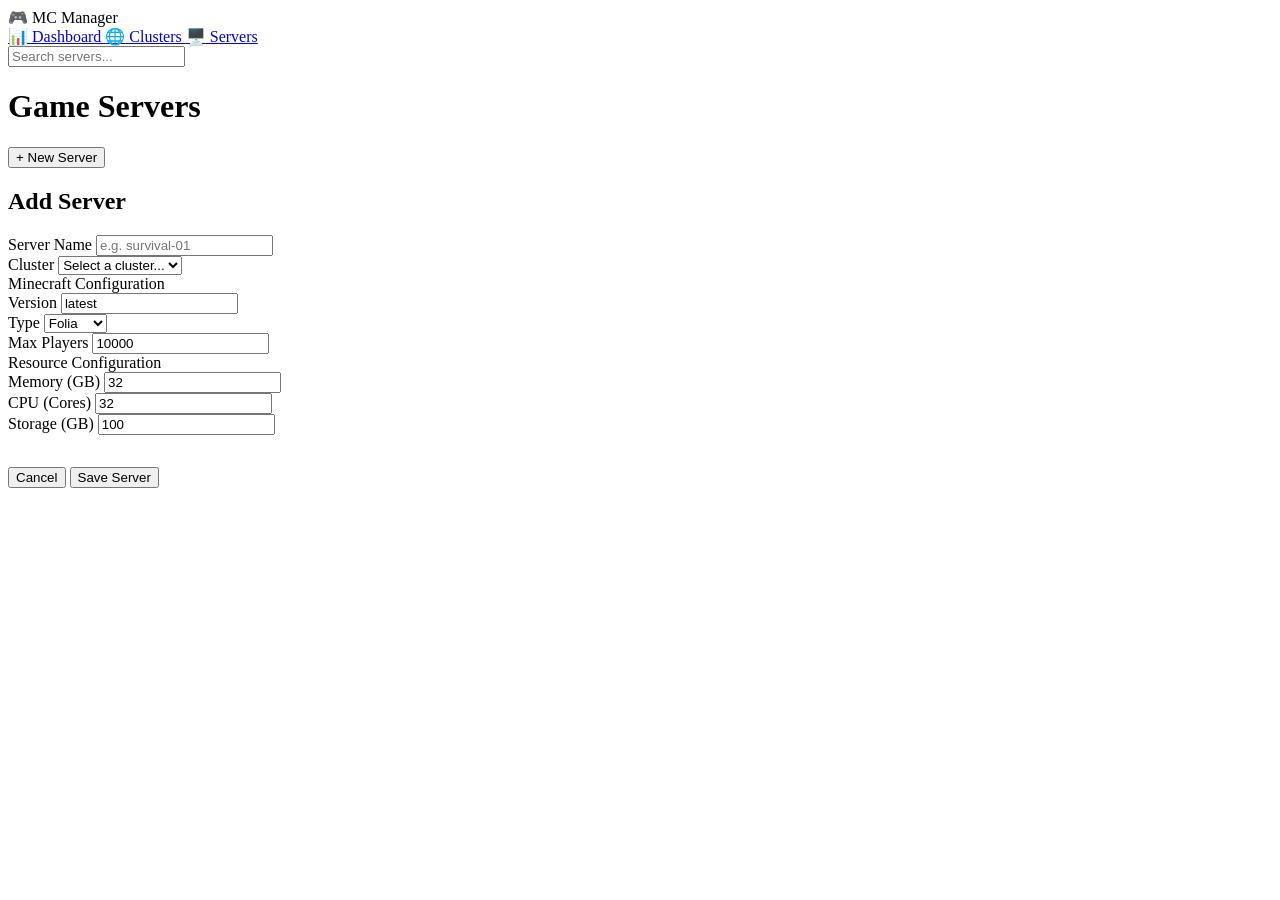
==== src/main/resources/static/servers.html @ d85f2fc7 "1111" ====
<!DOCTYPE html>
<html lang="en">

<head>
    <meta charset="UTF-8">
    <meta name="viewport" content="width=device-width, initial-scale=1.0">
    <title>Servers - Minecraft K8s Manager</title>
    <link rel="stylesheet" href="/css/style.css">
</head>

<body>
    <div class="sidebar">
        <div class="logo">
            <span>🎮</span> MC Manager
        </div>
        <nav class="nav-links">
            <a href="/" class="nav-link">
                <span>📊</span> Dashboard
            </a>
            <a href="/clusters.html" class="nav-link">
                <span>🌐</span> Clusters
            </a>
            <a href="/servers.html" class="nav-link active">
                <span>🖥️</span> Servers
            </a>
        </nav>
    </div>

    <div class="main-content">
        <header>
            <input type="text" class="search-bar" placeholder="Search servers..." id="searchInput">
            <div class="user-profile">
                <!-- User profile placeholder -->
            </div>
        </header>

        <div class="content-area">
            <div class="page-header">
                <h1>Game Servers</h1>
                <button class="btn btn-primary" onclick="openModal('create')">
                    <span>+</span> New Server
                </button>
            </div>

            <div class="grid" id="serverGrid">
                <!-- Servers will be populated here -->
            </div>
        </div>
    </div>

    <!-- Create/Edit Modal -->
    <div id="serverModal" class="modal">
        <div class="modal-content">
            <h2 id="modalTitle">Add Server</h2>
            <form id="serverForm">
                <input type="hidden" id="editMode" value="false">
                <input type="hidden" id="originalName" value="">

                <div class="form-group">
                    <label for="name">Server Name</label>
                    <input type="text" id="name" name="name" required placeholder="e.g. survival-01">
                </div>

                <div class="form-group">
                    <label for="clusterId">Cluster</label>
                    <select id="clusterId" name="clusterId" required>
                        <option value="">Select a cluster...</option>
                    </select>
                </div>

                <div class="form-section-title">Minecraft Configuration</div>

                <div class="grid" style="grid-template-columns: 1fr 1fr; gap: 1rem;">
                    <div class="form-group">
                        <label for="version">Version</label>
                        <input type="text" id="version" name="version" value="latest">
                    </div>

                    <div class="form-group">
                        <label for="serverType">Type</label>
                        <select id="serverType" name="serverType">
                            <option value="PAPER">Paper</option>
                            <option value="VANILLA">Vanilla</option>
                            <option value="FOLIA" selected>Folia</option>
                            <option value="PURPUR">Purpur</option>
                        </select>
                    </div>
                </div>

                <div class="form-group">
                    <label for="maxPlayers">Max Players</label>
                    <input type="number" id="maxPlayers" name="maxPlayers" value="10000" min="1">
                </div>

                <div class="form-section-title">Resource Configuration</div>

                <div class="grid" style="grid-template-columns: 1fr 1fr 1fr; gap: 1rem;">
                    <div class="form-group">
                        <label for="memoryLimit">Memory (GB)</label>
                        <input type="number" id="memoryLimit" name="memoryLimit" value="32" min="1">
                    </div>

                    <div class="form-group">
                        <label for="cpuLimit">CPU (Cores)</label>
                        <input type="number" id="cpuLimit" name="cpuLimit" value="32" min="1">
                    </div>

                    <div class="form-group">
                        <label for="storageSize">Storage (GB)</label>
                        <input type="number" id="storageSize" name="storageSize" value="100" min="1">
                    </div>
                </div>

                <div class="card-actions" style="justify-content: flex-end; margin-top: 2rem;">
                    <button type="button" class="btn btn-secondary" onclick="closeModal()">Cancel</button>
                    <button type="submit" class="btn btn-primary">Save Server</button>
                </div>
            </form>
        </div>
    </div>

    <script>
        const modal = document.getElementById('serverModal');
        const form = document.getElementById('serverForm');
        const grid = document.getElementById('serverGrid');
        const clusterSelect = document.getElementById('clusterId');
        const searchInput = document.getElementById('searchInput');

        let allServers = [];

        function openModal(mode, server = null) {
            modal.style.display = 'flex';
            fetchClusters();

            const isEdit = mode === 'edit';
            document.getElementById('editMode').value = isEdit;
            document.getElementById('modalTitle').textContent = isEdit ? 'Edit Server' : 'Add Server';

            if (isEdit && server) {
                document.getElementById('originalName').value = server.name;
                document.getElementById('name').value = server.name;
                document.getElementById('name').disabled = true; // Name cannot be changed
                document.getElementById('clusterId').value = server.clusterId;
                document.getElementById('clusterId').disabled = true; // Cluster cannot be moved easily

                document.getElementById('version').value = server.minecraftConfig.version;
                document.getElementById('serverType').value = server.minecraftConfig.serverType;
                document.getElementById('maxPlayers').value = server.minecraftConfig.maxPlayers;

                // Parse "2Gi" -> 2
                document.getElementById('memoryLimit').value = parseInt(server.k8sConfig.memoryLimit);
                document.getElementById('cpuLimit').value = parseInt(server.k8sConfig.cpuLimit);
                document.getElementById('storageSize').value = parseInt(server.k8sConfig.storageSize);
            } else {
                form.reset();
                document.getElementById('name').disabled = false;
                document.getElementById('clusterId').disabled = false;
                // Set defaults
                document.getElementById('version').value = 'latest';
                document.getElementById('serverType').value = 'FOLIA';
                document.getElementById('maxPlayers').value = 10000;
                document.getElementById('memoryLimit').value = 32;
                document.getElementById('cpuLimit').value = 32;
                document.getElementById('storageSize').value = 100;
            }
        }

        function closeModal() {
            modal.style.display = 'none';
        }

        async function fetchClusters() {
            try {
                const res = await fetch('/api/clusters');
                if (!res.ok) return;
                const clusters = await res.json();
                // Only update if not already populated or if we want to refresh
                if (clusterSelect.options.length <= 1) {
                    clusterSelect.innerHTML = '<option value="">Select a cluster...</option>' +
                        clusters.map(c => `<option value="${c.id}">${c.name}</option>`).join('');
                }
            } catch (error) {
                console.error('Error fetching clusters:', error);
            }
        }

        async function fetchServers() {
            try {
                const res = await fetch('/api/servers');
                if (!res.ok) return;
                allServers = await res.json();
                renderGrid(allServers);
            } catch (error) {
                console.error('Error fetching servers:', error);
            }
        }

        function renderGrid(servers) {
            grid.innerHTML = servers.map(server => `
                <div class="card">
                    <div class="card-image">
                        <span class="card-status status-${server.status.toLowerCase()}">${server.status}</span>
                    </div>
                    <div class="card-content">
                        <div class="card-title">${server.name}</div>
                        <div class="card-subtitle">
                            <span>${server.minecraftConfig.serverType} ${server.minecraftConfig.version}</span>
                            <span>Port: ${server.nodePort}</span>
                        </div>
                        <div class="card-actions">
                            <button class="btn btn-sm btn-secondary" onclick='editServer(${JSON.stringify(server)})'>Edit</button>
                            <button class="btn btn-sm btn-danger" onclick="deleteServer('${server.name}')">Delete</button>
                        </div>
                    </div>
                </div>
            `).join('');
        }

        function editServer(server) {
            openModal('edit', server);
        }

        async function deleteServer(name) {
            if (!confirm('Are you sure you want to delete this server? This action cannot be undone.')) return;
            try {
                const res = await fetch(`/api/servers/${name}`, { method: 'DELETE' });
                if (!res.ok) {
                    const error = await res.json();
                    throw new Error(error.message || 'Failed to delete server');
                }
                fetchServers();
            } catch (error) {
                console.error('Error deleting server:', error);
                alert(error.message);
            }
        }

        form.addEventListener('submit', async (e) => {
            e.preventDefault();
            const formData = new FormData(form);
            const isEdit = document.getElementById('editMode').value === 'true';

            const data = {
                minecraftConfig: {
                    version: formData.get('version'),
                    serverType: formData.get('serverType'),
                    maxPlayers: parseInt(formData.get('maxPlayers'))
                },
                k8sConfig: {
                    memoryLimit: parseInt(formData.get('memoryLimit')),
                    cpuLimit: parseInt(formData.get('cpuLimit')),
                    storageSize: parseInt(formData.get('storageSize'))
                }
            };

            if (!isEdit) {
                data.name = formData.get('name');
                data.clusterId = parseInt(formData.get('clusterId'));
            }

            try {
                const url = isEdit ? `/api/servers/${document.getElementById('originalName').value}` : '/api/servers';
                const method = isEdit ? 'PUT' : 'POST';

                const res = await fetch(url, {
                    method: method,
                    headers: { 'Content-Type': 'application/json' },
                    body: JSON.stringify(data)
                });

                if (!res.ok) {
                    const error = await res.json();
                    throw new Error(error.message || 'Failed to save server');
                }

                closeModal();
                fetchServers();
            } catch (error) {
                console.error('Error saving server:', error);
                alert(error.message);
            }
        });

        searchInput.addEventListener('input', (e) => {
            const term = e.target.value.toLowerCase();
            const filtered = allServers.filter(s =>
                s.name.toLowerCase().includes(term) ||
                s.minecraftConfig.serverType.toLowerCase().includes(term)
            );
            renderGrid(filtered);
        });

        // Close modal when clicking outside
        window.onclick = function (event) {
            if (event.target == modal) {
                closeModal();
            }
        }

        // Initial load
        fetchServers();
    </script>
</body>

</html>
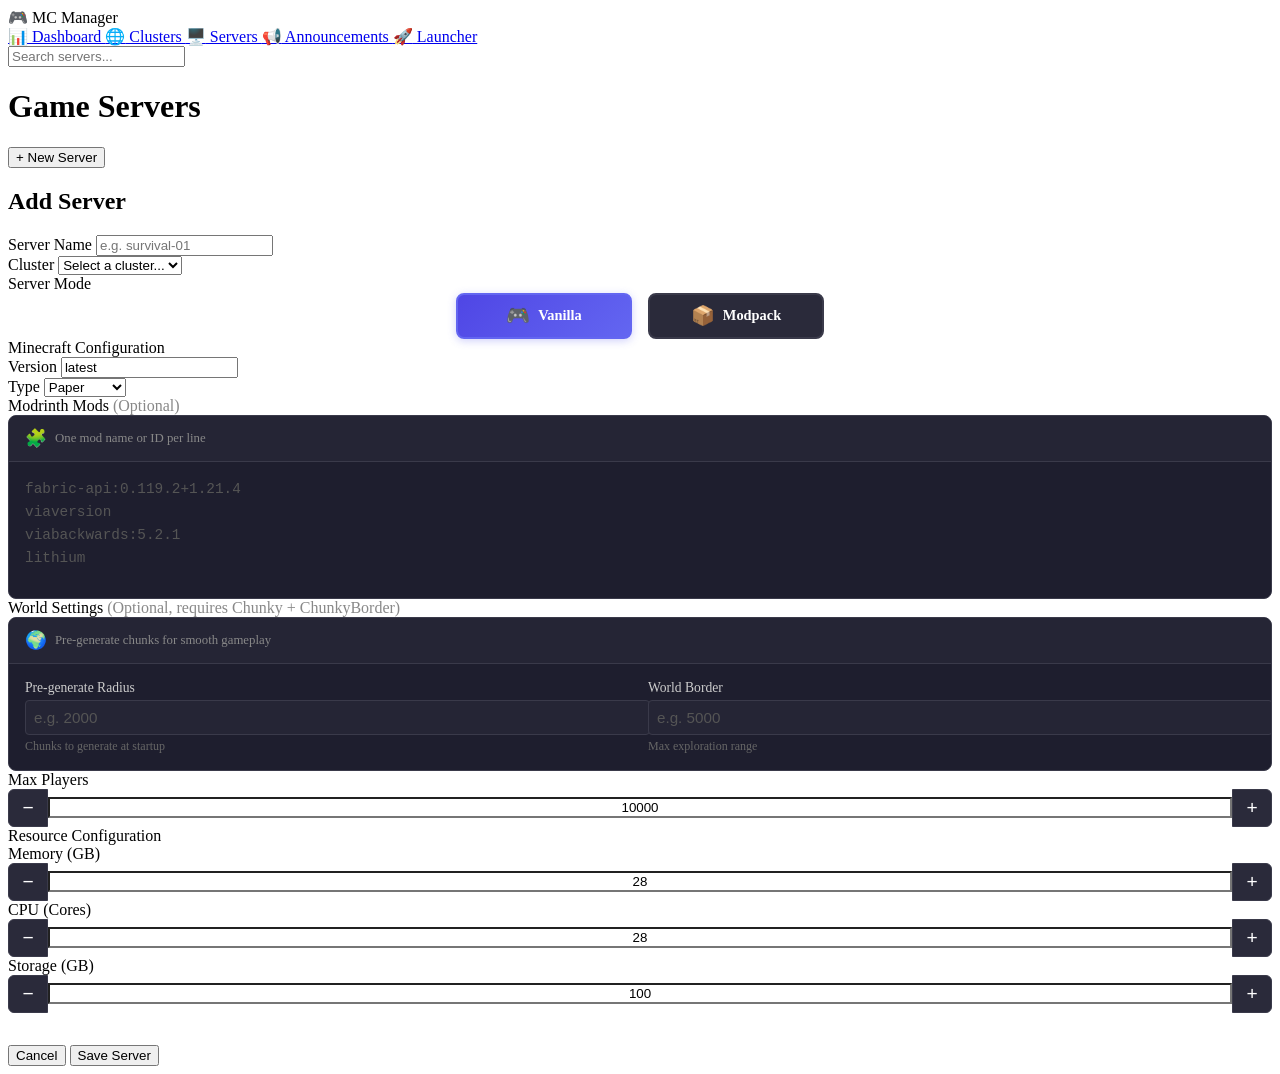
==== commit 69ae5d9f: "新增世界边界和预生成配置：支持 Chunky 和 ChunkyBorder 插件 为 Minecraft 服务器添加世界边界和区块预生成功能，主要变更： - 新增 worldBorderSize 和 " ====
--- a/src/main/resources/static/servers.html
+++ b/src/main/resources/static/servers.html
@@ -5,7 +5,270 @@
     <meta charset="UTF-8">
     <meta name="viewport" content="width=device-width, initial-scale=1.0">
     <title>Servers - Minecraft K8s Manager</title>
-    <link rel="stylesheet" href="/css/style.css">
+    <link rel="stylesheet" href="/css/style.css?v=3">
+    <script src="/js/auth.js"></script>
+    <script src="/js/ui.js?v=3"></script>
+    <style>
+        .server-card {
+            background: linear-gradient(145deg, #1e1e2e 0%, #252535 100%);
+            border: 1px solid #3a3a4a;
+            border-radius: 12px;
+            padding: 1.5rem;
+            transition: all 0.3s ease;
+        }
+
+        .server-card:hover {
+            border-color: #6366f1;
+            transform: translateY(-2px);
+            box-shadow: 0 8px 24px rgba(99, 102, 241, 0.15);
+        }
+
+        .server-header {
+            display: flex;
+            align-items: center;
+            gap: 1rem;
+            margin-bottom: 1rem;
+        }
+
+        .server-icon {
+            width: 48px;
+            height: 48px;
+            background: linear-gradient(135deg, #10b981 0%, #059669 100%);
+            border-radius: 12px;
+            display: flex;
+            align-items: center;
+            justify-content: center;
+            font-size: 1.5rem;
+        }
+
+        .server-info {
+            flex: 1;
+        }
+
+        .server-name {
+            font-size: 1.25rem;
+            font-weight: 600;
+            color: #fff;
+            margin-bottom: 0.25rem;
+        }
+
+        .server-meta {
+            font-size: 0.875rem;
+            color: #888;
+        }
+
+        .server-status {
+            padding: 0.25rem 0.75rem;
+            border-radius: 20px;
+            font-size: 0.75rem;
+            font-weight: 600;
+        }
+
+        .server-status.status-running {
+            background: rgba(16, 185, 129, 0.2);
+            color: #10b981;
+        }
+
+        .server-status.status-error {
+            background: rgba(239, 68, 68, 0.2);
+            color: #ef4444;
+        }
+
+        .server-status.status-creating {
+            background: rgba(245, 158, 11, 0.2);
+            color: #f59e0b;
+        }
+
+        .server-specs {
+            display: flex;
+            background: #1a1a2a;
+            border-radius: 8px;
+            padding: 1rem 0.5rem;
+            margin-bottom: 1rem;
+        }
+
+        .spec-item {
+            flex: 1;
+            display: flex;
+            flex-direction: column;
+            align-items: center;
+            justify-content: center;
+            gap: 0.5rem;
+            padding: 0.5rem 0.75rem;
+            border-right: 1px solid #3a3a4a;
+        }
+
+        .spec-item:last-child {
+            border-right: none;
+        }
+
+        .spec-label {
+            font-size: 0.65rem;
+            color: #666;
+            text-transform: uppercase;
+            letter-spacing: 0.5px;
+        }
+
+        .spec-value {
+            font-size: 1rem;
+            font-weight: 600;
+            color: #fff;
+            display: flex;
+            align-items: baseline;
+        }
+
+        .spec-unit {
+            font-size: 0.7rem;
+            color: #888;
+            font-weight: 400;
+            margin-left: 2px;
+        }
+
+        .server-mods {
+            background: #1a1a2a;
+            border-radius: 8px;
+            padding: 0.75rem;
+            margin-bottom: 1rem;
+            display: flex;
+            align-items: center;
+            gap: 0.5rem;
+        }
+
+        .mods-icon {
+            font-size: 1rem;
+        }
+
+        .mods-label {
+            font-size: 0.75rem;
+            color: #888;
+        }
+
+        .mods-value {
+            font-size: 0.85rem;
+            color: #a5d6ff;
+            font-weight: 500;
+            flex: 1;
+            white-space: nowrap;
+            overflow: hidden;
+            text-overflow: ellipsis;
+        }
+
+        .server-details {
+            padding: 0.75rem 0;
+            color: #888;
+            font-size: 0.875rem;
+        }
+
+        .server-actions {
+            display: flex;
+            gap: 0.75rem;
+            padding-top: 1rem;
+            border-top: 1px solid #3a3a4a;
+        }
+
+        .server-actions .btn {
+            flex: 1;
+            display: flex;
+            align-items: center;
+            justify-content: center;
+            padding: 0.5rem 1rem;
+            font-size: 0.85rem;
+            font-weight: 500;
+            border-radius: 8px;
+            transition: all 0.2s ease;
+        }
+
+        .mode-selector {
+            display: flex;
+            justify-content: center;
+            gap: 1rem;
+        }
+
+        .mode-selector input[type="radio"] {
+            display: none;
+        }
+
+        .mode-card {
+            display: flex;
+            align-items: center;
+            justify-content: center;
+            gap: 0.5rem;
+            width: 140px;
+            padding: 0.6rem 1rem;
+            border: 2px solid #3a3a4a;
+            border-radius: 8px;
+            cursor: pointer;
+            transition: all 0.2s ease;
+            background: #2a2a3a;
+        }
+
+        .mode-card:hover {
+            border-color: #6366f1;
+            background: #32324a;
+        }
+
+        .mode-selector input[type="radio"]:checked+.mode-card {
+            border-color: #6366f1;
+            background: linear-gradient(135deg, #4f46e5 0%, #6366f1 100%);
+            box-shadow: 0 2px 8px rgba(99, 102, 241, 0.3);
+        }
+
+        .mode-icon {
+            font-size: 1.2rem;
+        }
+
+        .mode-title {
+            font-size: 0.9rem;
+            font-weight: 600;
+            color: #fff;
+        }
+
+        .mode-desc {
+            display: none;
+        }
+
+        .mods-input-container {
+            background: #1e1e2e;
+            border: 1px solid #3a3a4a;
+            border-radius: 8px;
+            overflow: hidden;
+        }
+
+        .mods-header {
+            display: flex;
+            align-items: center;
+            gap: 0.5rem;
+            padding: 0.75rem 1rem;
+            background: #252535;
+            border-bottom: 1px solid #3a3a4a;
+        }
+
+        .mods-icon {
+            font-size: 1.1rem;
+        }
+
+        .mods-hint {
+            font-size: 0.8rem;
+            color: #888;
+        }
+
+        .mods-textarea {
+            width: 100%;
+            border: none !important;
+            background: transparent !important;
+            padding: 1rem !important;
+            font-family: 'Monaco', 'Menlo', 'Ubuntu Mono', monospace;
+            font-size: 0.9rem;
+            line-height: 1.6;
+            color: #a5d6ff;
+            resize: vertical;
+            min-height: 100px;
+        }
+
+        .mods-textarea::placeholder {
+            color: #a5d6ff;
+        }
+    </style>
 </head>
 
 <body>
@@ -23,6 +286,12 @@
             <a href="/servers.html" class="nav-link active">
                 <span>🖥️</span> Servers
             </a>
+            <a href="/announcements.html" class="nav-link">
+                <span>📢</span> Announcements
+            </a>
+            <a href="/launcher.html" class="nav-link">
+                <span>🚀</span> Launcher
+            </a>
         </nav>
     </div>
 
@@ -68,28 +337,288 @@
                     </select>
                 </div>
 
-                <div class="form-section-title">Minecraft Configuration</div>
-
-                <div class="grid" style="grid-template-columns: 1fr 1fr; gap: 1rem;">
+                <div class="form-section-title">Server Mode</div>
+
+                <div class="form-group">
+                    <div class="mode-selector">
+                        <input type="radio" name="serverMode" id="modeOfficial" value="official" checked
+                            onchange="switchServerMode('official')">
+                        <label for="modeOfficial" class="mode-card">
+                            <span class="mode-icon">🎮</span>
+                            <span class="mode-title">Vanilla</span>
+                        </label>
+
+                        <input type="radio" name="serverMode" id="modeModpack" value="modpack"
+                            onchange="switchServerMode('modpack')">
+                        <label for="modeModpack" class="mode-card">
+                            <span class="mode-icon">📦</span>
+                            <span class="mode-title">Modpack</span>
+                        </label>
+                    </div>
+                </div>
+
+                <style>
+                    .mode-selector {
+                        display: flex;
+                        justify-content: center;
+                        gap: 1rem;
+                    }
+
+                    .mode-selector input[type="radio"] {
+                        display: none;
+                    }
+
+                    .mode-card {
+                        display: flex;
+                        align-items: center;
+                        justify-content: center;
+                        gap: 0.5rem;
+                        width: 140px;
+                        padding: 0.6rem 1rem;
+                        border: 2px solid #3a3a4a;
+                        border-radius: 8px;
+                        cursor: pointer;
+                        transition: all 0.2s ease;
+                        background: #2a2a3a;
+                    }
+
+                    .mode-card:hover {
+                        border-color: #6366f1;
+                        background: #32324a;
+                    }
+
+                    .mode-selector input[type="radio"]:checked+.mode-card {
+                        border-color: #6366f1;
+                        background: linear-gradient(135deg, #4f46e5 0%, #6366f1 100%);
+                        box-shadow: 0 2px 8px rgba(99, 102, 241, 0.3);
+                    }
+
+                    .mode-icon {
+                        font-size: 1.2rem;
+                    }
+
+                    .mode-title {
+                        font-size: 0.9rem;
+                        font-weight: 600;
+                        color: #fff;
+                    }
+
+                    .mode-desc {
+                        display: none;
+                    }
+                </style>
+
+                <!-- 官方服务器配置 -->
+                <div id="officialConfig">
+                    <div class="form-section-title">Minecraft Configuration</div>
+
+                    <div class="grid" style="grid-template-columns: 1fr 1fr; gap: 1rem;">
+                        <div class="form-group">
+                            <label for="version">Version</label>
+                            <input type="text" id="version" name="version" value="latest">
+                        </div>
+
+                        <div class="form-group">
+                            <label for="serverType">Type</label>
+                            <select id="serverType" name="serverType">
+                                <option value="PAPER" selected>Paper</option>
+                                <option value="FOLIA">Folia</option>
+                                <option value="PURPUR">Purpur</option>
+                                <option value="SPIGOT">Spigot</option>
+                                <option value="BUKKIT">Bukkit</option>
+                                <option value="VANILLA">Vanilla</option>
+                                <option value="FABRIC">Fabric</option>
+                                <option value="FORGE">Forge</option>
+                                <option value="NEOFORGE">NeoForge</option>
+                                <option value="QUILT">Quilt</option>
+                            </select>
+                        </div>
+                    </div>
+
                     <div class="form-group">
-                        <label for="version">Version</label>
-                        <input type="text" id="version" name="version" value="latest">
+                        <label for="modrinthProjects">
+                            Modrinth Mods <span style="color: #888; font-weight: normal;">(Optional)</span>
+                        </label>
+                        <div class="mods-input-container">
+                            <div class="mods-header">
+                                <span class="mods-icon">🧩</span>
+                                <span class="mods-hint">One mod name or ID per line</span>
+                            </div>
+                            <textarea id="modrinthProjects" name="modrinthProjects" rows="4" class="mods-textarea"
+                                placeholder="fabric-api:0.119.2+1.21.4&#10;viaversion&#10;viabackwards:5.2.1&#10;lithium"></textarea>
+                        </div>
                     </div>
 
                     <div class="form-group">
-                        <label for="serverType">Type</label>
-                        <select id="serverType" name="serverType">
-                            <option value="PAPER">Paper</option>
-                            <option value="VANILLA">Vanilla</option>
-                            <option value="FOLIA" selected>Folia</option>
-                            <option value="PURPUR">Purpur</option>
-                        </select>
+                        <label>
+                            World Settings <span style="color: #888; font-weight: normal;">(Optional, requires Chunky + ChunkyBorder)</span>
+                        </label>
+                        <div class="world-border-container">
+                            <div class="world-border-header">
+                                <span class="world-border-icon">🌍</span>
+                                <span class="world-border-hint">Pre-generate chunks for smooth gameplay</span>
+                            </div>
+                            <div class="world-settings-grid">
+                                <div class="world-setting-item">
+                                    <label for="pregenRadius">Pre-generate Radius</label>
+                                    <input type="number" id="pregenRadius" name="pregenRadius" 
+                                        min="100" max="30000" step="100"
+                                        placeholder="e.g. 2000">
+                                    <span class="setting-hint">Chunks to generate at startup</span>
+                                </div>
+                                <div class="world-setting-item">
+                                    <label for="worldBorderSize">World Border</label>
+                                    <input type="number" id="worldBorderSize" name="worldBorderSize" 
+                                        min="100" max="30000" step="100"
+                                        placeholder="e.g. 5000">
+                                    <span class="setting-hint">Max exploration range</span>
+                                </div>
+                            </div>
+                        </div>
+                    </div>
+
+                    <style>
+                        .world-border-container {
+                            background: #1e1e2e;
+                            border: 1px solid #3a3a4a;
+                            border-radius: 8px;
+                            overflow: hidden;
+                        }
+
+                        .world-border-header {
+                            display: flex;
+                            align-items: center;
+                            gap: 0.5rem;
+                            padding: 0.75rem 1rem;
+                            background: #252535;
+                            border-bottom: 1px solid #3a3a4a;
+                        }
+
+                        .world-border-icon {
+                            font-size: 1.1rem;
+                        }
+
+                        .world-border-hint {
+                            font-size: 0.8rem;
+                            color: #888;
+                        }
+
+                        .world-border-container input {
+                            width: 100%;
+                            border: none !important;
+                            background: transparent !important;
+                            padding: 1rem !important;
+                            font-size: 0.95rem;
+                            color: #a5d6ff;
+                        }
+
+                        .world-border-container input::placeholder {
+                            color: #555;
+                        }
+
+                        .world-border-container input:focus {
+                            outline: none;
+                            box-shadow: none !important;
+                        }
+
+                        .world-settings-grid {
+                            display: grid;
+                            grid-template-columns: 1fr 1fr;
+                            gap: 1rem;
+                            padding: 1rem;
+                        }
+
+                        .world-setting-item {
+                            display: flex;
+                            flex-direction: column;
+                            gap: 0.25rem;
+                        }
+
+                        .world-setting-item label {
+                            font-size: 0.85rem;
+                            color: #ccc;
+                            margin-bottom: 0;
+                        }
+
+                        .world-setting-item input {
+                            padding: 0.5rem !important;
+                            background: #252535 !important;
+                            border: 1px solid #3a3a4a !important;
+                            border-radius: 4px;
+                        }
+
+                        .setting-hint {
+                            font-size: 0.75rem;
+                            color: #666;
+                        }
+
+                        .mods-input-container {
+                            background: #1e1e2e;
+                            border: 1px solid #3a3a4a;
+                            border-radius: 8px;
+                            overflow: hidden;
+                        }
+
+                        .mods-header {
+                            display: flex;
+                            align-items: center;
+                            gap: 0.5rem;
+                            padding: 0.75rem 1rem;
+                            background: #252535;
+                            border-bottom: 1px solid #3a3a4a;
+                        }
+
+                        .mods-icon {
+                            font-size: 1.1rem;
+                        }
+
+                        .mods-hint {
+                            font-size: 0.8rem;
+                            color: #888;
+                        }
+
+                        .mods-textarea {
+                            width: 100%;
+                            border: none !important;
+                            background: transparent !important;
+                            padding: 1rem !important;
+                            font-family: 'Monaco', 'Menlo', 'Ubuntu Mono', monospace;
+                            font-size: 0.9rem;
+                            line-height: 1.6;
+                            color: #a5d6ff;
+                            resize: vertical;
+                            min-height: 100px;
+                        }
+
+                        .mods-textarea::placeholder {
+                            color: #555;
+                        }
+
+                        .mods-textarea:focus {
+                            outline: none;
+                            box-shadow: none !important;
+                        }
+                    </style>
+                </div>
+
+                <!-- Modpack Configuration -->
+                <div id="modpackConfig" style="display: none;">
+                    <div class="form-section-title">Modpack Configuration</div>
+
+                    <div class="form-group">
+                        <label for="modrinthModpack">Modrinth Modpack URL (Full link with version)</label>
+                        <input type="text" id="modrinthModpack" name="modrinthModpack"
+                            placeholder="e.g. https://modrinth.com/modpack/cobblemon-fabric/version/1.6.1.4">
                     </div>
                 </div>
 
                 <div class="form-group">
                     <label for="maxPlayers">Max Players</label>
-                    <input type="number" id="maxPlayers" name="maxPlayers" value="10000" min="1">
+                    <div class="number-input-group">
+                        <button type="button" class="num-btn" onclick="adjustNumber('maxPlayers', -100)">−</button>
+                        <input type="number" id="maxPlayers" name="maxPlayers" value="10000" min="1">
+                        <button type="button" class="num-btn" onclick="adjustNumber('maxPlayers', 100)">+</button>
+                    </div>
                 </div>
 
                 <div class="form-section-title">Resource Configuration</div>
@@ -97,19 +626,81 @@
                 <div class="grid" style="grid-template-columns: 1fr 1fr 1fr; gap: 1rem;">
                     <div class="form-group">
                         <label for="memoryLimit">Memory (GB)</label>
-                        <input type="number" id="memoryLimit" name="memoryLimit" value="32" min="1">
+                        <div class="number-input-group">
+                            <button type="button" class="num-btn" onclick="adjustNumber('memoryLimit', -1)">−</button>
+                            <input type="number" id="memoryLimit" name="memoryLimit" value="28" min="1">
+                            <button type="button" class="num-btn" onclick="adjustNumber('memoryLimit', 1)">+</button>
+                        </div>
                     </div>
 
                     <div class="form-group">
                         <label for="cpuLimit">CPU (Cores)</label>
-                        <input type="number" id="cpuLimit" name="cpuLimit" value="32" min="1">
+                        <div class="number-input-group">
+                            <button type="button" class="num-btn" onclick="adjustNumber('cpuLimit', -1)">−</button>
+                            <input type="number" id="cpuLimit" name="cpuLimit" value="28" min="1">
+                            <button type="button" class="num-btn" onclick="adjustNumber('cpuLimit', 1)">+</button>
+                        </div>
                     </div>
 
                     <div class="form-group">
                         <label for="storageSize">Storage (GB)</label>
-                        <input type="number" id="storageSize" name="storageSize" value="100" min="1">
+                        <div class="number-input-group">
+                            <button type="button" class="num-btn" onclick="adjustNumber('storageSize', -10)">−</button>
+                            <input type="number" id="storageSize" name="storageSize" value="100" min="1">
+                            <button type="button" class="num-btn" onclick="adjustNumber('storageSize', 10)">+</button>
+                        </div>
                     </div>
                 </div>
+
+                <style>
+                    .number-input-group {
+                        display: flex;
+                        align-items: center;
+                        gap: 0;
+                    }
+
+                    .number-input-group input[type="number"] {
+                        flex: 1;
+                        text-align: center;
+                        border-radius: 0;
+                    }
+
+                    .number-input-group input[type="number"]::-webkit-outer-spin-button,
+                    .number-input-group input[type="number"]::-webkit-inner-spin-button {
+                        -webkit-appearance: none;
+                        margin: 0;
+                    }
+
+                    .num-btn {
+                        width: 40px;
+                        height: 38px;
+                        border: 1px solid #3a3a4a;
+                        background: #2a2a3a;
+                        color: #fff;
+                        font-size: 1.2rem;
+                        cursor: pointer;
+                        transition: all 0.2s;
+                        display: flex;
+                        align-items: center;
+                        justify-content: center;
+                    }
+
+                    .num-btn:first-child {
+                        border-radius: 6px 0 0 6px;
+                    }
+
+                    .num-btn:last-child {
+                        border-radius: 0 6px 6px 0;
+                    }
+
+                    .num-btn:hover {
+                        background: #6366f1;
+                    }
+
+                    .num-btn:active {
+                        transform: scale(0.95);
+                    }
+                </style>
 
                 <div class="card-actions" style="justify-content: flex-end; margin-top: 2rem;">
                     <button type="button" class="btn btn-secondary" onclick="closeModal()">Cancel</button>
@@ -128,9 +719,11 @@
 
         let allServers = [];
 
-        function openModal(mode, server = null) {
+        async function openModal(mode, server = null) {
             modal.style.display = 'flex';
-            fetchClusters();
+
+            // 先加载集群列表
+            await fetchClusters();
 
             const isEdit = mode === 'edit';
             document.getElementById('editMode').value = isEdit;
@@ -139,34 +732,81 @@
             if (isEdit && server) {
                 document.getElementById('originalName').value = server.name;
                 document.getElementById('name').value = server.name;
-                document.getElementById('name').disabled = true; // Name cannot be changed
+                document.getElementById('name').disabled = true;
+                document.getElementById('name').style.opacity = '0.6';
+
+                // 设置集群值并禁用
                 document.getElementById('clusterId').value = server.clusterId;
-                document.getElementById('clusterId').disabled = true; // Cluster cannot be moved easily
+                document.getElementById('clusterId').disabled = true;
+                document.getElementById('clusterId').style.opacity = '0.6';
 
                 document.getElementById('version').value = server.minecraftConfig.version;
                 document.getElementById('serverType').value = server.minecraftConfig.serverType;
+                document.getElementById('modrinthProjects').value = server.minecraftConfig.modrinthProjects || '';
+                document.getElementById('modrinthModpack').value = server.minecraftConfig.modrinthModpack || '';
+                // 根据配置选择模式
+                if (server.minecraftConfig.modrinthModpack) {
+                    document.querySelector('input[name="serverMode"][value="modpack"]').checked = true;
+                    switchServerMode('modpack');
+                } else {
+                    document.querySelector('input[name="serverMode"][value="official"]').checked = true;
+                    switchServerMode('official');
+                }
                 document.getElementById('maxPlayers').value = server.minecraftConfig.maxPlayers;
 
-                // Parse "2Gi" -> 2
-                document.getElementById('memoryLimit').value = parseInt(server.k8sConfig.memoryLimit);
-                document.getElementById('cpuLimit').value = parseInt(server.k8sConfig.cpuLimit);
-                document.getElementById('storageSize').value = parseInt(server.k8sConfig.storageSize);
+                // 解析带单位的值，填入表单（取整数）
+                document.getElementById('memoryLimit').value = parseValue(server.k8sConfig.memoryLimit);
+                document.getElementById('cpuLimit').value = parseValue(server.k8sConfig.cpuLimit);
+                document.getElementById('storageSize').value = parseValue(server.k8sConfig.storageSize);
             } else {
                 form.reset();
                 document.getElementById('name').disabled = false;
+                document.getElementById('name').style.opacity = '1';
                 document.getElementById('clusterId').disabled = false;
+                document.getElementById('clusterId').style.opacity = '1';
                 // Set defaults
                 document.getElementById('version').value = 'latest';
                 document.getElementById('serverType').value = 'FOLIA';
+                document.getElementById('modrinthProjects').value = '';
+                document.getElementById('modrinthModpack').value = '';
                 document.getElementById('maxPlayers').value = 10000;
-                document.getElementById('memoryLimit').value = 32;
-                document.getElementById('cpuLimit').value = 32;
+                document.getElementById('memoryLimit').value = 28;
+                document.getElementById('cpuLimit').value = 28;
                 document.getElementById('storageSize').value = 100;
             }
         }
 
         function closeModal() {
             modal.style.display = 'none';
+            // 重置模式选择
+            switchServerMode('official');
+            document.querySelector('input[name="serverMode"][value="official"]').checked = true;
+        }
+
+        // 切换服务器模式
+        function switchServerMode(mode) {
+            const officialConfig = document.getElementById('officialConfig');
+            const modpackConfig = document.getElementById('modpackConfig');
+
+            if (mode === 'official') {
+                officialConfig.style.display = 'block';
+                modpackConfig.style.display = 'none';
+                // 清空整合包配置
+                document.getElementById('modrinthModpack').value = '';
+            } else {
+                officialConfig.style.display = 'none';
+                modpackConfig.style.display = 'block';
+                // 清空官方配置
+                document.getElementById('modrinthProjects').value = '';
+            }
+        }
+
+        // 调整数字输入
+        function adjustNumber(id, delta) {
+            const input = document.getElementById(id);
+            const min = parseInt(input.min) || 0;
+            const newValue = parseInt(input.value) + delta;
+            input.value = Math.max(min, newValue);
         }
 
         async function fetchClusters() {
@@ -195,25 +835,75 @@
             }
         }
 
+        // 解析带单位的值，返回整数
+        function parseValue(val) {
+            if (!val) return '';
+            const num = String(val).replace(/[^0-9.]/g, '');
+            return num ? Math.round(parseFloat(num)) : '';
+        }
+
         function renderGrid(servers) {
-            grid.innerHTML = servers.map(server => `
-                <div class="card">
-                    <div class="card-image">
-                        <span class="card-status status-${server.status.toLowerCase()}">${server.status}</span>
-                    </div>
-                    <div class="card-content">
-                        <div class="card-title">${server.name}</div>
-                        <div class="card-subtitle">
-                            <span>${server.minecraftConfig.serverType} ${server.minecraftConfig.version}</span>
-                            <span>Port: ${server.nodePort}</span>
-                        </div>
-                        <div class="card-actions">
-                            <button class="btn btn-sm btn-secondary" onclick='editServer(${JSON.stringify(server)})'>Edit</button>
-                            <button class="btn btn-sm btn-danger" onclick="deleteServer('${server.name}')">Delete</button>
-                        </div>
+            grid.innerHTML = servers.map(server => {
+                const mc = server.minecraftConfig;
+                const k8s = server.k8sConfig;
+                const hasMods = mc.modrinthProjects && mc.modrinthProjects.trim();
+                const hasModpack = mc.modrinthModpack && mc.modrinthModpack.trim();
+                const modsCount = hasMods ? mc.modrinthProjects.split(/[\n,]/).filter(m => m.trim()).length : 0;
+
+                return `
+                <div class="server-card">
+                    <div class="server-header">
+                        <div class="server-icon">🖥️</div>
+                        <div class="server-info">
+                            <div class="server-name">${server.name}</div>
+                            <div class="server-meta">
+                                🌐 ${server.clusterName || 'Unknown'} · ${mc.serverType} ${mc.version}
+                            </div>
+                        </div>
+                        <span class="server-status status-${server.status.toLowerCase()}">${server.status}</span>
+                    </div>
+                    <div class="server-specs">
+                        <div class="spec-item">
+                            <span class="spec-label">Port</span>
+                            <span class="spec-value">${server.nodePort}</span>
+                        </div>
+                        <div class="spec-item">
+                            <span class="spec-label">Players</span>
+                            <span class="spec-value">${mc.maxPlayers}<span class="spec-unit">人</span></span>
+                        </div>
+                        <div class="spec-item">
+                            <span class="spec-label">Memory</span>
+                            <span class="spec-value">${parseValue(k8s.memoryLimit)}<span class="spec-unit">G</span></span>
+                        </div>
+                        <div class="spec-item">
+                            <span class="spec-label">CPU</span>
+                            <span class="spec-value">${parseValue(k8s.cpuLimit)}<span class="spec-unit">核</span></span>
+                        </div>
+                        <div class="spec-item">
+                            <span class="spec-label">Storage</span>
+                            <span class="spec-value">${parseValue(k8s.storageSize)}<span class="spec-unit">G</span></span>
+                        </div>
+                    </div>
+                    ${hasModpack ? `
+                    <div class="server-mods">
+                        <span class="mods-icon">📦</span>
+                        <span class="mods-label">Modpack:</span>
+                        <span class="mods-value">${mc.modrinthModpack}</span>
+                    </div>
+                    ` : ''}
+                    ${hasMods ? `
+                    <div class="server-mods">
+                        <span class="mods-icon">🧩</span>
+                        <span class="mods-label">Mods:</span>
+                        <span class="mods-value">${modsCount} installed</span>
+                    </div>
+                    ` : ''}
+                    <div class="server-actions">
+                        <button class="btn btn-sm btn-secondary" onclick='editServer(${JSON.stringify(server)})'>Edit</button>
+                        <button class="btn btn-sm btn-danger" onclick="deleteServer('${server.name}')">Delete</button>
                     </div>
                 </div>
-            `).join('');
+            `}).join('');
         }
 
         function editServer(server) {
@@ -221,17 +911,26 @@
         }
 
         async function deleteServer(name) {
-            if (!confirm('Are you sure you want to delete this server? This action cannot be undone.')) return;
+            const confirmed = await showConfirm({
+                type: 'danger',
+                title: 'Delete Server',
+                message: `Are you sure you want to delete server "${name}"? This action cannot be undone.`,
+                confirmText: 'Delete',
+                cancelText: 'Cancel'
+            });
+            if (!confirmed) return;
+
             try {
                 const res = await fetch(`/api/servers/${name}`, { method: 'DELETE' });
                 if (!res.ok) {
                     const error = await res.json();
                     throw new Error(error.message || 'Failed to delete server');
                 }
+                showToast('success', 'Deleted', 'Server has been deleted successfully');
                 fetchServers();
             } catch (error) {
                 console.error('Error deleting server:', error);
-                alert(error.message);
+                showToast('error', 'Error', error.message);
             }
         }
 
@@ -240,11 +939,19 @@
             const formData = new FormData(form);
             const isEdit = document.getElementById('editMode').value === 'true';
 
+            const modrinthProjects = formData.get('modrinthProjects');
+            const modrinthModpack = formData.get('modrinthModpack');
+            const worldBorderSize = formData.get('worldBorderSize');
+            const pregenRadius = formData.get('pregenRadius');
             const data = {
                 minecraftConfig: {
                     version: formData.get('version'),
-                    serverType: formData.get('serverType'),
-                    maxPlayers: parseInt(formData.get('maxPlayers'))
+                    serverType: modrinthModpack ? 'MODRINTH' : formData.get('serverType'),
+                    maxPlayers: parseInt(formData.get('maxPlayers')),
+                    modrinthProjects: modrinthProjects || null,
+                    modrinthModpack: modrinthModpack || null,
+                    worldBorderSize: worldBorderSize ? parseInt(worldBorderSize) : null,
+                    pregenRadius: pregenRadius ? parseInt(pregenRadius) : null
                 },
                 k8sConfig: {
                     memoryLimit: parseInt(formData.get('memoryLimit')),
@@ -273,11 +980,12 @@
                     throw new Error(error.message || 'Failed to save server');
                 }
 
+                showToast('success', 'Saved', isEdit ? 'Server updated successfully' : 'Server created successfully');
                 closeModal();
                 fetchServers();
             } catch (error) {
                 console.error('Error saving server:', error);
-                alert(error.message);
+                showToast('error', 'Error', error.message);
             }
         });
 
@@ -285,7 +993,8 @@
             const term = e.target.value.toLowerCase();
             const filtered = allServers.filter(s =>
                 s.name.toLowerCase().includes(term) ||
-                s.minecraftConfig.serverType.toLowerCase().includes(term)
+                s.minecraftConfig.serverType.toLowerCase().includes(term) ||
+                (s.clusterName && s.clusterName.toLowerCase().includes(term))
             );
             renderGrid(filtered);
         });
@@ -299,6 +1008,9 @@
 
         // Initial load
         fetchServers();
+
+        // Setup form validation
+        setupFormValidation(form);
     </script>
 </body>
 
